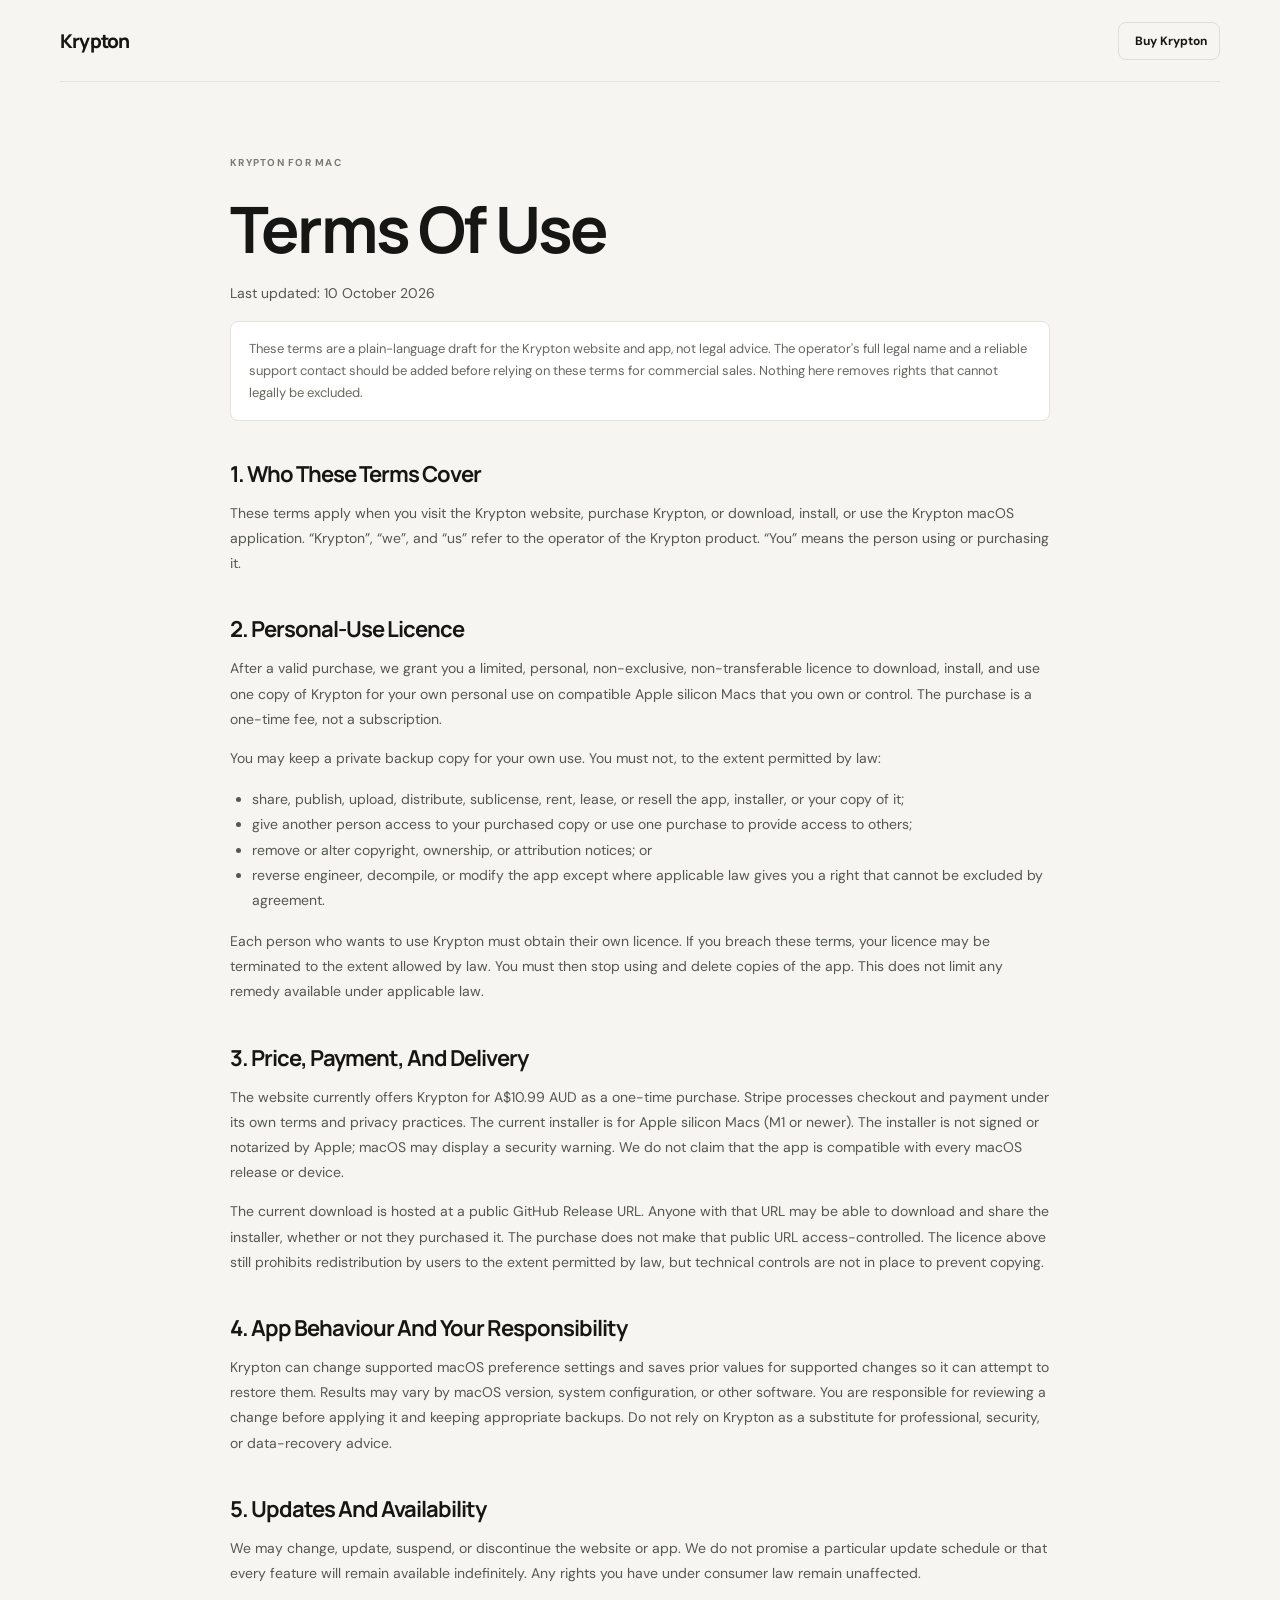
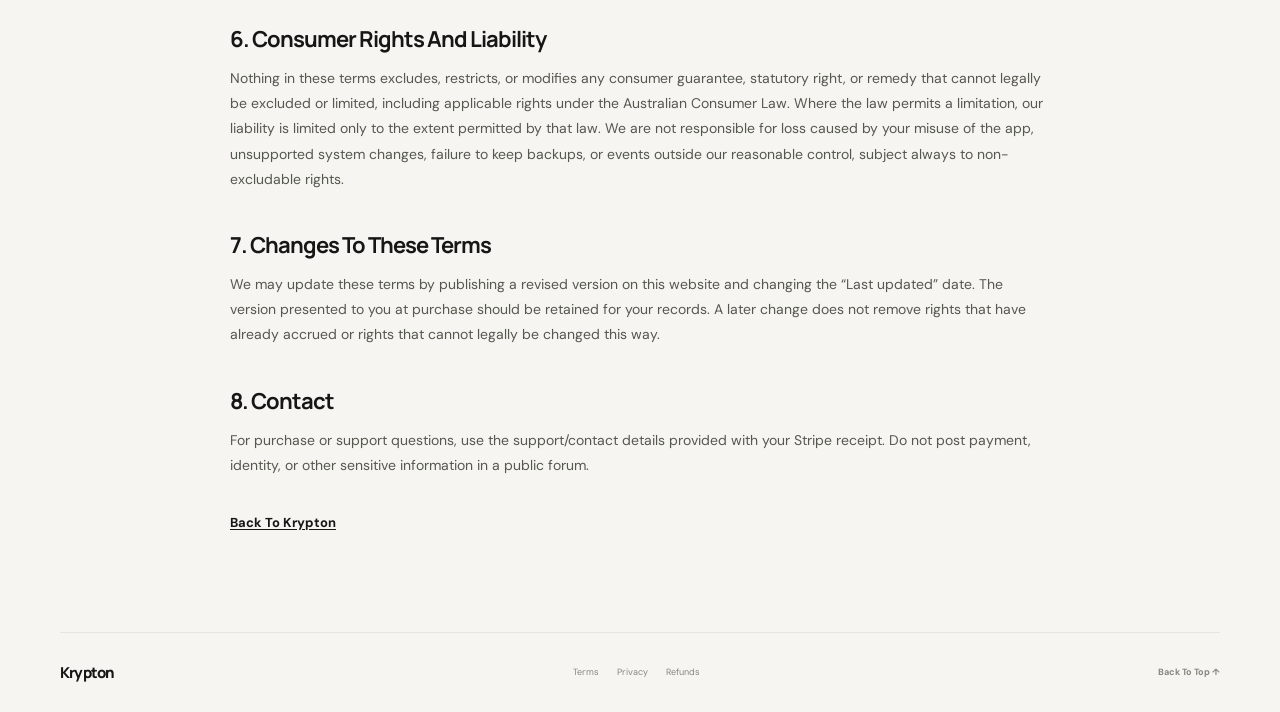
==== terms.html @ 45e2ea0d "Add website terms, privacy and refund policies Adds a personal-use licence and redistribution restri" ====
<!doctype html>
<html lang="en">
  <head>
    <meta charset="UTF-8" />
    <meta name="viewport" content="width=device-width, initial-scale=1.0" />
    <meta name="theme-color" content="#f6f5f1" />
    <meta name="description" content="Krypton software terms of use and personal-use licence." />
    <title>Terms Of Use · Krypton</title>
    <link rel="icon" type="image/png" href="logo.png" />
    <link rel="stylesheet" href="styles.css" />
  </head>
  <body>
    <header class="site-header">
      <a class="brand" href="index.html" aria-label="Krypton home"><span>Krypton</span></a>
      <a class="header-cta" href="index.html#buy">Buy Krypton</a>
    </header>
    <main class="legal-content page-shell">
      <span class="eyebrow">KRYPTON FOR MAC</span>
      <h1>Terms Of Use</h1>
      <p>Last updated: 10 October 2026</p>
      <div class="legal-notice">
        These terms are a plain-language draft for the Krypton website and app, not legal advice. The operator's full legal name and a reliable support contact should be added before relying on these terms for commercial sales. Nothing here removes rights that cannot legally be excluded.
      </div>

      <h2>1. Who These Terms Cover</h2>
      <p>These terms apply when you visit the Krypton website, purchase Krypton, or download, install, or use the Krypton macOS application. “Krypton”, “we”, and “us” refer to the operator of the Krypton product. “You” means the person using or purchasing it.</p>

      <h2>2. Personal-Use Licence</h2>
      <p>After a valid purchase, we grant you a limited, personal, non-exclusive, non-transferable licence to download, install, and use one copy of Krypton for your own personal use on compatible Apple silicon Macs that you own or control. The purchase is a one-time fee, not a subscription.</p>
      <p>You may keep a private backup copy for your own use. You must not, to the extent permitted by law:</p>
      <ul>
        <li>share, publish, upload, distribute, sublicense, rent, lease, or resell the app, installer, or your copy of it;</li>
        <li>give another person access to your purchased copy or use one purchase to provide access to others;</li>
        <li>remove or alter copyright, ownership, or attribution notices; or</li>
        <li>reverse engineer, decompile, or modify the app except where applicable law gives you a right that cannot be excluded by agreement.</li>
      </ul>
      <p>Each person who wants to use Krypton must obtain their own licence. If you breach these terms, your licence may be terminated to the extent allowed by law. You must then stop using and delete copies of the app. This does not limit any remedy available under applicable law.</p>

      <h2>3. Price, Payment, And Delivery</h2>
      <p>The website currently offers Krypton for A$10.99 AUD as a one-time purchase. Stripe processes checkout and payment under its own terms and privacy practices. The current installer is for Apple silicon Macs (M1 or newer). The installer is not signed or notarized by Apple; macOS may display a security warning. We do not claim that the app is compatible with every macOS release or device.</p>
      <p>The current download is hosted at a public GitHub Release URL. Anyone with that URL may be able to download and share the installer, whether or not they purchased it. The purchase does not make that public URL access-controlled. The licence above still prohibits redistribution by users to the extent permitted by law, but technical controls are not in place to prevent copying.</p>

      <h2>4. App Behaviour And Your Responsibility</h2>
      <p>Krypton can change supported macOS preference settings and saves prior values for supported changes so it can attempt to restore them. Results may vary by macOS version, system configuration, or other software. You are responsible for reviewing a change before applying it and keeping appropriate backups. Do not rely on Krypton as a substitute for professional, security, or data-recovery advice.</p>

      <h2>5. Updates And Availability</h2>
      <p>We may change, update, suspend, or discontinue the website or app. We do not promise a particular update schedule or that every feature will remain available indefinitely. Any rights you have under consumer law remain unaffected.</p>

      <h2>6. Consumer Rights And Liability</h2>
      <p>Nothing in these terms excludes, restricts, or modifies any consumer guarantee, statutory right, or remedy that cannot legally be excluded or limited, including applicable rights under the Australian Consumer Law. Where the law permits a limitation, our liability is limited only to the extent permitted by that law. We are not responsible for loss caused by your misuse of the app, unsupported system changes, failure to keep backups, or events outside our reasonable control, subject always to non-excludable rights.</p>

      <h2>7. Changes To These Terms</h2>
      <p>We may update these terms by publishing a revised version on this website and changing the “Last updated” date. The version presented to you at purchase should be retained for your records. A later change does not remove rights that have already accrued or rights that cannot legally be changed this way.</p>

      <h2>8. Contact</h2>
      <p>For purchase or support questions, use the support/contact details provided with your Stripe receipt. Do not post payment, identity, or other sensitive information in a public forum.</p>
      <a class="legal-back" href="index.html">Back To Krypton</a>
    </main>
    <footer class="site-footer">
      <a class="brand footer-brand" href="index.html"><span>Krypton</span></a>
      <nav class="legal-links" aria-label="Legal information">
        <a href="terms.html" aria-current="page">Terms</a>
        <a href="privacy.html">Privacy</a>
        <a href="refunds.html">Refunds</a>
      </nav>
      <a href="index.html#top" class="back-top">Back To Top ↑</a>
    </footer>
  </body>
</html>
---- styles.css ----
@import url("https://fonts.googleapis.com/css2?family=DM+Sans:wght@400;500;600;700&family=Manrope:wght@400;500;600;700;800&display=swap");

:root {
  color-scheme: light;
  --paper: #f6f5f1;
  --white: #fff;
  --ink: #161715;
  --muted: #777970;
  --line: #e8e7e1;
  --green: #c9f36b;
  --green-dark: #83a936;
  --display: "Manrope", "Avenir Next", sans-serif;
  --body: "DM Sans", "Avenir Next", sans-serif;
}

* { box-sizing: border-box; }
html { scroll-behavior: smooth; }
body { margin: 0; background: var(--paper); color: var(--ink); font-family: var(--body); -webkit-font-smoothing: antialiased; text-transform: capitalize; }
a { color: inherit; text-decoration: none; }
button { font: inherit; }
.page-shell, .section-pad, .site-header, .site-footer { width: min(1160px, calc(100% - 64px)); margin-inline: auto; }

.site-header { height: 82px; display: flex; align-items: center; justify-content: space-between; border-bottom: 1px solid rgba(22, 23, 21, .08); }
.brand { display: inline-flex; align-items: center; gap: 10px; font: 800 19px var(--display); letter-spacing: -.8px; }
.brand img { width: 31px; height: 31px; object-fit: contain; border-radius: 9px; }
.main-nav { display: flex; gap: 37px; margin-left: 80px; color: #686a64; font-size: 13px; font-weight: 600; }
.main-nav a, .text-link, .back-top { transition: color .2s ease; }
.main-nav a:hover, .text-link:hover, .back-top:hover { color: var(--green-dark); }
.header-cta { display: inline-flex; align-items: center; gap: 12px; padding: 10px 12px 10px 16px; border: 1px solid #dedfd7; border-radius: 8px; font-size: 12px; font-weight: 700; transition: background .2s, border-color .2s; }
.header-cta span { padding: 5px 8px; border-radius: 5px; background: var(--green); font-size: 11px; }
.header-cta:hover { background: white; border-color: #c9cac2; }
.menu-toggle { display: none; }

.hero { min-height: 600px; display: grid; grid-template-columns: 1fr; align-items: center; padding-block: 74px 80px; }
.hero-copy { max-width: 700px; padding-bottom: 11px; }
.eyebrow { display: inline-flex; align-items: center; gap: 9px; color: #797b72; font-size: 10px; font-weight: 700; letter-spacing: 1.25px; }
.status-dot { width: 7px; height: 7px; display: inline-block; border-radius: 50%; background: #9fcb42; box-shadow: 0 0 0 4px rgba(159, 203, 66, .14); }
h1, h2, h3, p { margin-top: 0; }
h1, h2 { font-family: var(--display); letter-spacing: -3.8px; }
h1 { margin: 26px 0 21px; font-size: clamp(56px, 6vw, 79px); line-height: .99; font-weight: 700; }
h1 span, h2 span { color: #989b8c; }
.hero-description { max-width: 560px; margin-bottom: 27px; color: #696b64; font-size: 15px; line-height: 1.8; }
.hero-actions { display: flex; align-items: center; gap: 26px; }
.button { min-height: 48px; display: inline-flex; align-items: center; justify-content: center; gap: 27px; padding: 0 18px; border: 0; border-radius: 7px; font-size: 12px; font-weight: 700; cursor: pointer; }
.button-dark { background: var(--ink); color: white; transition: background .2s ease, transform .2s ease; }
.button-dark:hover:not(:disabled) { background: #33362f; transform: translateY(-1px); }
.button-dark span { font-size: 16px; font-weight: 400; }
.text-link { color: #585a53; font-size: 12px; font-weight: 700; }
.text-link span { margin-left: 7px; color: #9da08f; }
.hero-footnote { display: flex; align-items: center; gap: 9px; margin-top: 29px; color: #86887f; font-size: 10px; }
.hero-footnote b { padding-inline: 3px; color: #b0b1a9; }
.check-mark { width: 16px; height: 16px; display: grid; place-items: center; border-radius: 50%; background: #e5edda; color: #688b2b; font-size: 9px; }

.hero-visual { min-width: 0; position: relative; padding: 36px 0 25px 10px; }
.visual-glow { position: absolute; inset: 11% -4% 3% 9%; border-radius: 40%; background: radial-gradient(ellipse at center, rgba(208, 228, 174, .68), rgba(220, 229, 206, .13) 59%, transparent 73%); filter: blur(18px); }
.app-window { position: relative; z-index: 1; overflow: hidden; border: 1px solid #dcded5; border-radius: 11px; background: #fbfbf9; box-shadow: 0 24px 70px rgba(39, 43, 32, .14), 0 2px 7px rgba(39, 43, 32, .06); transform: perspective(1200px) rotateY(-3deg) rotateX(1deg); }
.window-topbar { height: 37px; display: flex; align-items: center; justify-content: space-between; padding: 0 13px; border-bottom: 1px solid #efefe9; background: #f8f8f5; }
.traffic-lights { display: flex; gap: 5px; }
.traffic-lights i { width: 7px; height: 7px; border-radius: 50%; background: #e3e3dc; }
.traffic-lights i:first-child { background: #f0b0a7; }
.traffic-lights i:nth-child(2) { background: #f2d181; }
.traffic-lights i:nth-child(3) { background: #a9d291; }
.window-title { color: #666960; font-size: 9px; font-weight: 700; }
.window-topbar-spacer { width: 35px; }
.window-body { min-height: 322px; display: grid; grid-template-columns: 135px 1fr; }
.preview-sidebar { padding: 24px 10px; border-right: 1px solid #eeeee8; background: #f9f9f6; }
.preview-nav { height: 29px; display: flex; align-items: center; gap: 9px; padding: 0 8px; border-radius: 5px; color: #85877d; font-size: 8px; }
.preview-nav.active { background: #ebeddf; color: #34362e; font-weight: 700; }
.nav-icon { width: 12px; text-align: center; color: #777d64; font-size: 12px; }
.preview-content { padding: 21px 22px 16px; }
.preview-heading { display: flex; align-items: center; justify-content: space-between; margin-bottom: 15px; }
.preview-kicker { color: #55584d; font: 800 9px var(--display); letter-spacing: .5px; }
.preview-pill { display: flex; align-items: center; gap: 4px; padding: 5px 7px; border: 1px solid #ecece5; border-radius: 20px; color: #7a7c71; font-size: 7px; }
.preview-pill i, .window-bottom i { width: 5px; height: 5px; display: inline-block; border-radius: 50%; background: #96c340; }
.preview-card { min-height: 57px; display: flex; align-items: center; gap: 9px; margin-bottom: 8px; padding: 9px 10px; border: 1px solid #e9eae3; border-radius: 7px; background: white; }
.preview-symbol { width: 23px; height: 23px; display: grid; flex: 0 0 23px; place-items: center; border-radius: 6px; background: #f2f3ed; color: #6d7954; font-size: 12px; }
.preview-card-copy { min-width: 0; display: grid; gap: 4px; flex: 1; }
.preview-card-copy b { overflow: hidden; color: #383a34; font-size: 8px; text-overflow: ellipsis; white-space: nowrap; }
.preview-card-copy small { overflow: hidden; color: #989a92; font-size: 6.7px; text-overflow: ellipsis; white-space: nowrap; }
.toggle { width: 25px; height: 14px; display: flex; align-items: center; padding: 2px; border-radius: 20px; background: #e5e6e0; }
.toggle i { width: 10px; height: 10px; border-radius: 50%; background: white; box-shadow: 0 1px 3px #0002; }
.toggle.on { justify-content: flex-end; background: #b1d86d; }
.preview-note { display: flex; align-items: center; gap: 6px; margin-top: 13px; color: #898b82; font-size: 7px; }
.preview-note span { color: #79993e; font-size: 12px; }
.window-bottom { height: 26px; display: flex; align-items: center; justify-content: space-between; padding: 0 13px; border-top: 1px solid #efefe9; color: #97998f; font-size: 7px; }
.window-bottom span:first-child { display: flex; align-items: center; gap: 5px; }
.floating-badge { position: absolute; right: -16px; bottom: 0; z-index: 2; display: flex; align-items: center; gap: 9px; padding: 10px 12px; border: 1px solid #e9eae4; border-radius: 8px; background: white; box-shadow: 0 8px 22px #3332; }
.floating-badge img { width: 28px; height: 28px; border-radius: 7px; }
.floating-badge > span:nth-child(2) { display: grid; gap: 3px; }
.floating-badge b { font-size: 9px; }
.floating-badge small { color: #898b83; font-size: 8px; }
.badge-check { width: 16px; height: 16px; display: grid; place-items: center; margin-left: 6px; border-radius: 50%; background: #eaf1df; color: #6a9230; font-size: 9px; }

.trust-strip { border-block: 1px solid #e7e6df; background: rgba(255, 255, 255, .36); }
.trust-inner { width: min(880px, calc(100% - 48px)); min-height: 78px; display: flex; align-items: center; justify-content: space-between; gap: 20px; margin-inline: auto; color: #777970; font-size: 11px; }
.trust-inner b { margin-right: 4px; color: var(--ink); font: 800 13px var(--display); }
.trust-divider { width: 1px; height: 23px; background: #e1e1d9; }
.section-pad { padding-block: 105px; }
.section-intro { max-width: 490px; }
.section-intro h2, .how-heading h2, .faq-heading h2 { margin: 17px 0 14px; font-size: 46px; line-height: 1.08; letter-spacing: -2.6px; }
.section-intro > p { max-width: 430px; margin: 0; color: #73756d; font-size: 13px; line-height: 1.8; }
.feature-grid { display: grid; grid-template-columns: 1.15fr .85fr; gap: 14px; margin-top: 39px; }
.feature-card { min-height: 270px; display: flex; flex-direction: column; justify-content: space-between; padding: 25px 26px; border: 1px solid #e5e5de; border-radius: 10px; background: rgba(255,255,255,.57); }
.feature-card-large { grid-row: span 2; min-height: 420px; }
.feature-top { display: flex; align-items: center; justify-content: space-between; }
.feature-icon { width: 34px; height: 34px; display: grid; place-items: center; border-radius: 9px; background: #edf2e4; color: #52643a; font-size: 17px; }
.icon-arrows { font-size: 18px; }
.icon-check { font-size: 15px; }
.icon-undo { font-size: 20px; }
.feature-index { color: #a1a297; font-size: 8px; font-weight: 700; letter-spacing: 1px; }
.feature-card h3 { margin: 0 0 9px; font: 700 20px var(--display); letter-spacing: -.7px; }
.feature-card p { max-width: 420px; margin: 0; color: #777970; font-size: 11px; line-height: 1.75; }
.mini-preferences { display: grid; gap: 8px; margin-top: 21px; padding: 13px; border: 1px solid #ecece6; border-radius: 7px; background: #fbfbf8; }
.mini-preferences > span { display: flex; align-items: center; justify-content: space-between; color: #71736b; font-size: 9px; }
.mini-switch { width: 21px; height: 12px; position: relative; border-radius: 12px; background: #e1e2db; }
.mini-switch::after { width: 8px; height: 8px; position: absolute; top: 2px; left: 2px; border-radius: 50%; background: white; content: ""; }
.mini-switch.active { background: #aed66b; }
.mini-switch.active::after { left: 11px; }
.feature-tags { display: flex; flex-wrap: wrap; gap: 6px; margin-top: 19px; }
.feature-tags span { padding: 6px 8px; border: 1px solid #e9eae3; border-radius: 5px; color: #777970; font-size: 8px; }
.restore-preview { display: flex; align-items: center; gap: 9px; margin-top: 18px; padding: 10px; border: 1px solid #e9eae3; border-radius: 7px; background: #fbfbf8; }
.restore-arrow { width: 22px; height: 22px; display: grid; place-items: center; border-radius: 50%; background: #edf2e4; color: #728848; font-size: 14px; }
.restore-preview > span:last-child { display: grid; gap: 3px; }
.restore-preview b { color: #64665e; font-size: 8px; }
.restore-preview small { color: #999b93; font-size: 7px; }

.how-section { width: 100%; display: grid; grid-template-columns: .8fr 1.2fr; gap: 90px; padding-inline: max(32px, calc((100% - 1160px) / 2)); background: #eeeee8; }
.how-heading h2 { margin-bottom: 0; }
.steps { display: grid; }
.step { display: flex; gap: 21px; padding: 21px 0; border-bottom: 1px solid #dedfd7; }
.step:first-child { padding-top: 5px; }
.step:last-child { border: 0; padding-bottom: 0; }
.step-number { padding-top: 2px; color: #9a9d8d; font: 700 10px var(--display); }
.step h3 { margin: 0 0 6px; font: 700 13px var(--display); }
.step p { max-width: 380px; margin: 0; color: #797b72; font-size: 10px; line-height: 1.7; }

.value-section { display: grid; grid-template-columns: .8fr 1.2fr; gap: 56px; align-items: start; }
.value-heading { position: sticky; top: 32px; }
.value-heading h2 { margin: 17px 0 14px; font-size: 42px; line-height: 1.08; letter-spacing: -2.6px; }
.value-heading > p { max-width: 360px; margin: 0; color: #73756d; font-size: 13px; line-height: 1.8; }
.value-grid { display: grid; grid-template-columns: repeat(2, minmax(0, 1fr)); gap: 12px; }
.value-card { min-height: 190px; padding: 21px; border: 1px solid #e5e5de; border-radius: 10px; background: rgba(255,255,255,.57); }
.value-number { display: block; margin-bottom: 26px; color: #929586; font: 700 9px var(--display); letter-spacing: 1px; }
.value-card h3 { margin: 0 0 9px; font: 700 16px var(--display); letter-spacing: -.4px; }
.value-card p { margin: 0; color: #777970; font-size: 11px; line-height: 1.75; }
.value-card-highlight { background: #e9ebdf; }

.price-section { padding-block: 98px; }
.price-card { display: grid; grid-template-columns: 1fr 300px; gap: 65px; align-items: center; padding: 54px 58px; border-radius: 12px; background: #e9ebdf; }
.price-copy h2 { margin: 18px 0 13px; font-size: 42px; line-height: 1.1; letter-spacing: -2.4px; }
.price-copy > p { max-width: 425px; margin: 0; color: #73756c; font-size: 11px; line-height: 1.8; }
.price-includes { display: grid; grid-template-columns: 14px 1fr; gap: 12px 7px; align-items: center; margin-top: 24px; color: #66695e; font-size: 9px; }
.price-includes span { color: #718e3e; font-weight: 700; }
.checkout-card { padding: 22px; border: 1px solid #e9eae4; border-radius: 9px; background: white; box-shadow: 0 9px 24px #2c34201a; text-align: center; }
.checkout-brand { display: flex; align-items: center; justify-content: center; gap: 8px; color: #64665e; font-size: 10px; font-weight: 700; }
.checkout-brand img { width: 24px; height: 24px; border-radius: 6px; }
.price { margin-top: 20px; font: 800 57px/.95 var(--display); letter-spacing: -3px; }
.currency { vertical-align: top; font-size: 18px; letter-spacing: -1px; }
.cents { font-size: 26px; letter-spacing: -1px; }
.price-caption { margin: 7px 0 17px; color: #8a8c83; font-size: 9px; }
.checkout-button { width: 100%; min-height: 43px; justify-content: center; padding-inline: 14px; }
.checkout-button:disabled { opacity: .82; cursor: not-allowed; }
.purchase-form { margin-top: 18px; }
.terms-acceptance { display: grid; grid-template-columns: 16px 1fr; gap: 9px; align-items: start; margin-bottom: 13px; color: #66695e; font-size: 9px; line-height: 1.6; text-align: left; text-transform: none; }
.terms-acceptance input { width: 15px; height: 15px; margin: 1px 0 0; accent-color: var(--ink); }
.terms-acceptance a, .legal-content a { text-decoration: underline; text-underline-offset: 2px; }
.terms-acceptance a { font-weight: 700; }
.checkout-status { margin: 11px 0 0; color: #76786f; font-size: 9px; }
.secure-note { display: flex; align-items: center; justify-content: center; gap: 5px; margin-top: 17px; padding-top: 14px; border-top: 1px solid #efefe9; color: #9a9c94; font-size: 7px; }
.secure-note span { color: #818d6a; font-size: 12px; }
.checkout-result { min-height: calc(100vh - 164px); display: flex; flex-direction: column; align-items: flex-start; justify-content: center; padding-block: 70px; }
.checkout-result h1 { margin-block: 24px 18px; }
.checkout-result-status { max-width: 480px; margin-bottom: 22px; color: #696b64; font-size: 14px; line-height: 1.7; }
.download-button { text-transform: none; }
.download-button[hidden] { display: none; }
.checkout-result > .text-link { margin-top: 19px; }

.faq-section { display: grid; grid-template-columns: .7fr 1.3fr; gap: 80px; padding-top: 10px; padding-bottom: 110px; }
.faq-heading h2 { margin-top: 17px; }
.faq-list details { border-bottom: 1px solid #e0e0d9; }
.faq-list details:first-child { border-top: 1px solid #e0e0d9; }
.faq-list summary { min-height: 58px; display: flex; align-items: center; justify-content: space-between; gap: 20px; cursor: pointer; list-style: none; color: #41433d; font-size: 11px; font-weight: 700; }
.faq-list summary::-webkit-details-marker { display: none; }
.faq-list summary span { color: #8f967d; font-size: 19px; font-weight: 400; transition: transform .2s; }
.faq-list details[open] summary span { transform: rotate(45deg); }
.faq-list details p { max-width: 510px; margin: -2px 0 17px; color: #777970; font-size: 10px; line-height: 1.8; }

.site-footer { min-height: 80px; display: flex; align-items: center; justify-content: space-between; border-top: 1px solid #e5e5de; color: #85877e; font-size: 9px; }
.footer-brand { color: var(--ink); font-size: 15px; }
.footer-brand img { width: 25px; height: 25px; border-radius: 7px; }
.back-top { font-size: 9px; font-weight: 700; }
.legal-links { display: flex; flex-wrap: wrap; gap: 18px; }
.legal-links a:hover { color: var(--green-dark); }
.legal-content { max-width: 820px; padding-block: 68px 100px; text-transform: none; }
.legal-content h1 { font-size: clamp(42px, 6vw, 64px); letter-spacing: -2.8px; }
.legal-content h2 { margin: 38px 0 12px; font-size: 22px; letter-spacing: -1px; }
.legal-content p, .legal-content li { color: #55584f; font-size: 14px; line-height: 1.8; }
.legal-content ul { padding-left: 22px; }
.legal-notice { padding: 16px 18px; border: 1px solid #e2e3d9; border-radius: 8px; background: #fff; color: #66695e; font-size: 13px; line-height: 1.7; }
.legal-back { display: inline-flex; margin-top: 22px; font-size: 13px; font-weight: 700; text-decoration: underline; text-underline-offset: 3px; }

@media (max-width: 850px) {
  .page-shell, .section-pad, .site-header, .site-footer { width: min(100% - 42px, 680px); }
  .main-nav { margin-left: 0; gap: 20px; }
  .hero { min-height: auto; grid-template-columns: 1fr; gap: 25px; padding-block: 70px 75px; }
  .hero-copy { max-width: 550px; }
  .hero-visual { width: min(100%, 600px); justify-self: center; padding-inline: 10px; }
  .floating-badge { right: 0; }
  .value-section { grid-template-columns: 1fr; gap: 30px; }
  .value-heading { position: static; }
  .feature-grid { grid-template-columns: 1fr 1fr; }
  .feature-card-large { grid-column: span 2; grid-row: auto; min-height: 350px; }
  .how-section { grid-template-columns: 1fr 1.2fr; gap: 36px; padding-inline: 32px; }
  .price-card { grid-template-columns: 1fr 270px; gap: 30px; padding: 38px 30px; }
  .faq-section { grid-template-columns: 1fr 1.5fr; gap: 35px; }
}

@media (max-width: 600px) {
  .page-shell, .section-pad, .site-header, .site-footer { width: calc(100% - 38px); }
  .site-header { height: 68px; }
  .brand { font-size: 17px; }
  .brand img { width: 28px; height: 28px; }
  .main-nav { position: absolute; top: 61px; right: 19px; left: 19px; z-index: 5; display: none; flex-direction: column; gap: 0; padding: 8px 14px; border: 1px solid var(--line); border-radius: 9px; background: white; box-shadow: 0 12px 30px #00000012; }
  .main-nav.open { display: flex; }
  .main-nav a { padding: 12px 4px; }
  .header-cta { margin-left: auto; margin-right: 11px; padding: 8px 9px 8px 11px; font-size: 10px; }
  .header-cta span { padding: 4px 6px; font-size: 9px; }
  .menu-toggle { width: 32px; height: 32px; display: flex; flex-direction: column; justify-content: center; gap: 5px; padding: 7px; border: 1px solid #dedfd7; border-radius: 7px; background: transparent; }
  .menu-toggle span { width: 100%; height: 1px; background: var(--ink); }
  .hero { gap: 15px; padding-block: 57px 58px; }
  h1 { margin-top: 22px; font-size: clamp(56px, 15vw, 72px); letter-spacing: -3.5px; }
  .hero-description { max-width: 380px; font-size: 13px; }
  .hero-visual { padding: 15px 1px 24px; }
  .value-grid { grid-template-columns: 1fr; }
  .value-card { min-height: 0; }
  .value-number { margin-bottom: 18px; }
  .app-window { transform: none; }
  .window-body { min-height: 285px; grid-template-columns: 96px 1fr; }
  .preview-sidebar { padding: 20px 6px; }
  .preview-nav { gap: 5px; padding-inline: 5px; font-size: 7px; }
  .nav-icon { width: 10px; }
  .preview-content { padding: 17px 10px 12px; }
  .preview-card { gap: 6px; padding-inline: 7px; }
  .preview-symbol { width: 19px; height: 19px; flex-basis: 19px; font-size: 10px; }
  .preview-card-copy b { font-size: 7px; }
  .preview-card-copy small { font-size: 6px; }
  .preview-heading { gap: 5px; }
  .preview-kicker { font-size: 8px; }
  .preview-pill { font-size: 6px; }
  .floating-badge { right: 0; bottom: 0; }
  .trust-inner { width: calc(100% - 30px); min-height: 70px; gap: 10px; }
  .trust-inner > span:not(.trust-divider) { max-width: 105px; font-size: 8px; line-height: 1.5; }
  .trust-inner b { display: block; font-size: 11px; }
  .trust-divider { height: 27px; }
  .section-pad { padding-block: 74px; }
  .section-intro h2, .how-heading h2, .faq-heading h2 { font-size: 39px; letter-spacing: -2.2px; }
  .feature-grid { grid-template-columns: 1fr; gap: 10px; margin-top: 27px; }
  .feature-card, .feature-card-large { min-height: 245px; grid-column: auto; padding: 21px; }
  .feature-card-large { min-height: 340px; }
  .how-section { width: 100%; grid-template-columns: 1fr; gap: 31px; padding-inline: 19px; }
  .steps { padding-top: 4px; }
  .step { gap: 16px; padding-block: 18px; }
  .price-section { padding-block: 65px; }
  .price-card { grid-template-columns: 1fr; gap: 28px; padding: 30px 22px; }
  .price-copy h2 { font-size: 37px; }
  .checkout-card { width: min(100%, 340px); justify-self: center; }
  .faq-section { grid-template-columns: 1fr; gap: 14px; padding-top: 0; padding-bottom: 72px; }
  .faq-heading h2 br { display: none; }
  .site-footer { min-height: 72px; gap: 10px; }
  .legal-links { justify-content: center; gap: 10px; }
  .site-footer > span { max-width: 120px; text-align: center; line-height: 1.5; }
}

@media (prefers-reduced-motion: reduce) {
  *, *::before, *::after { scroll-behavior: auto !important; transition-duration: .01ms !important; }
}
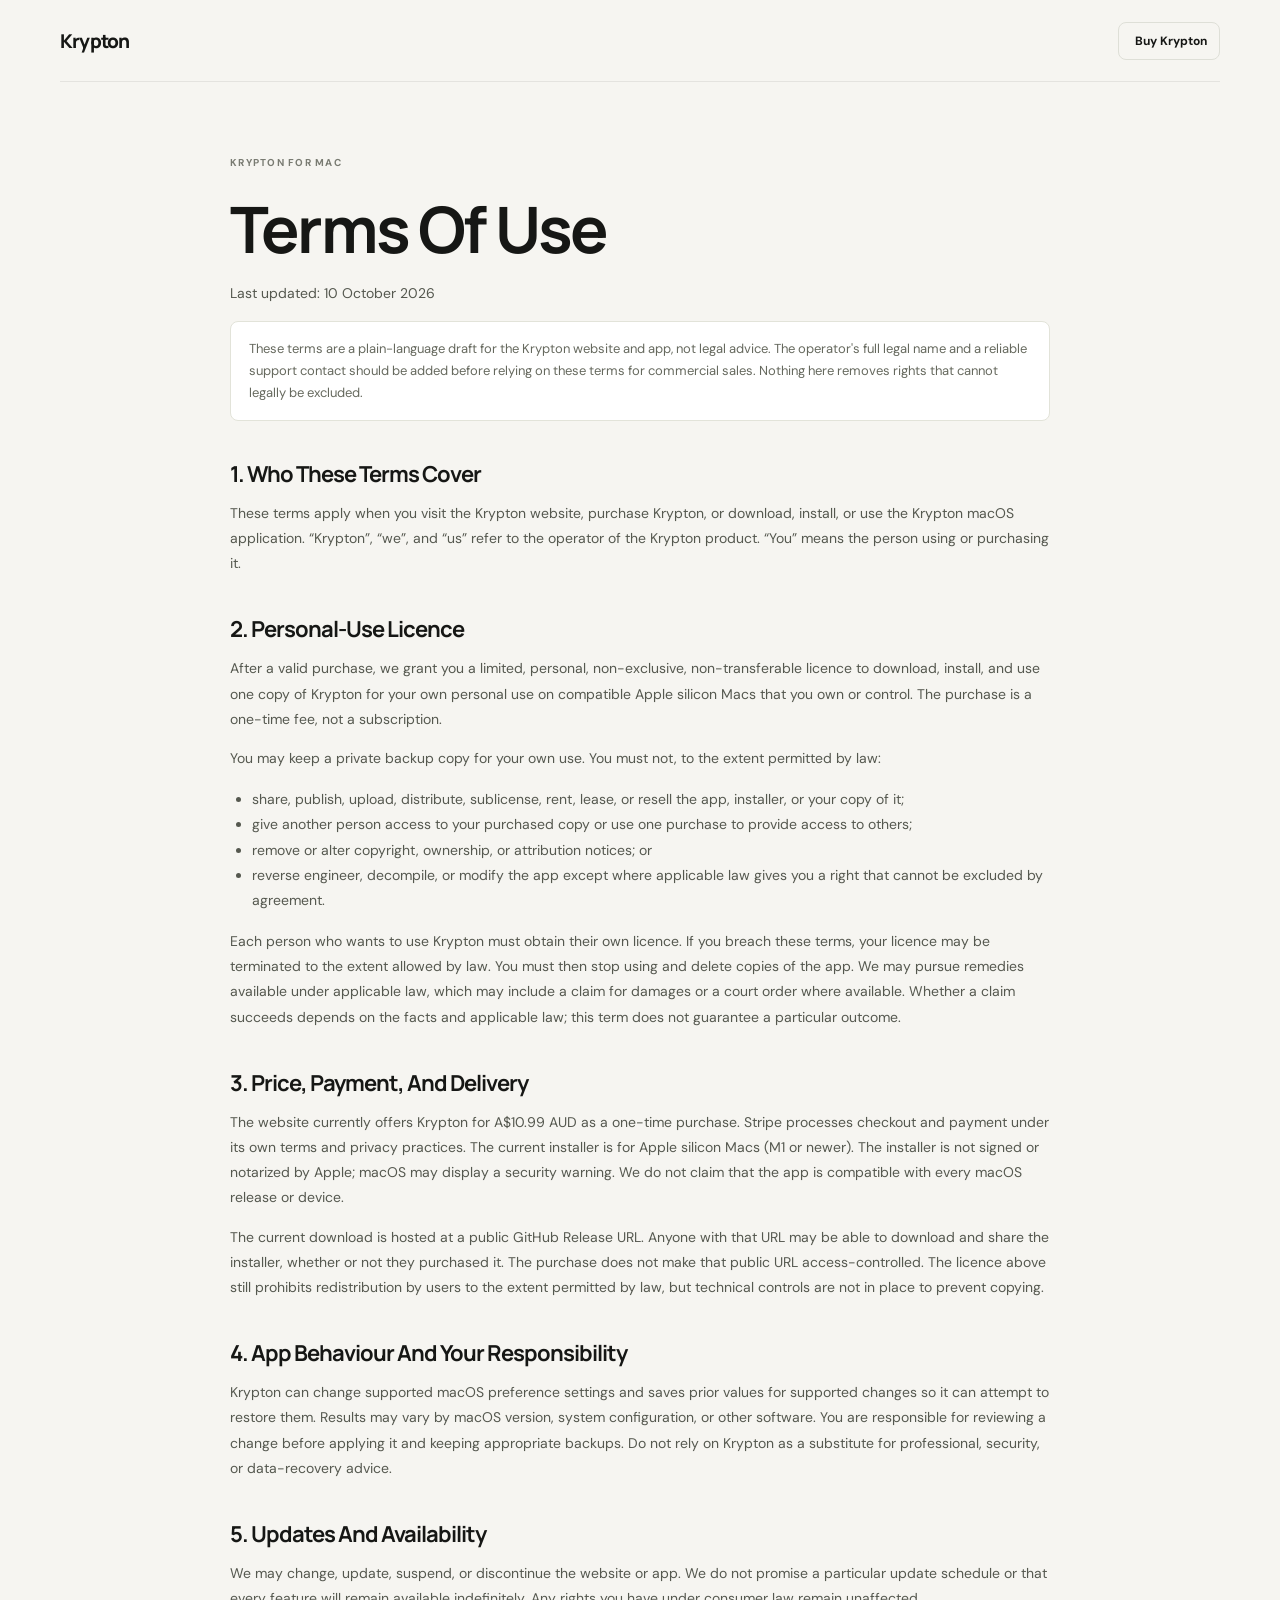
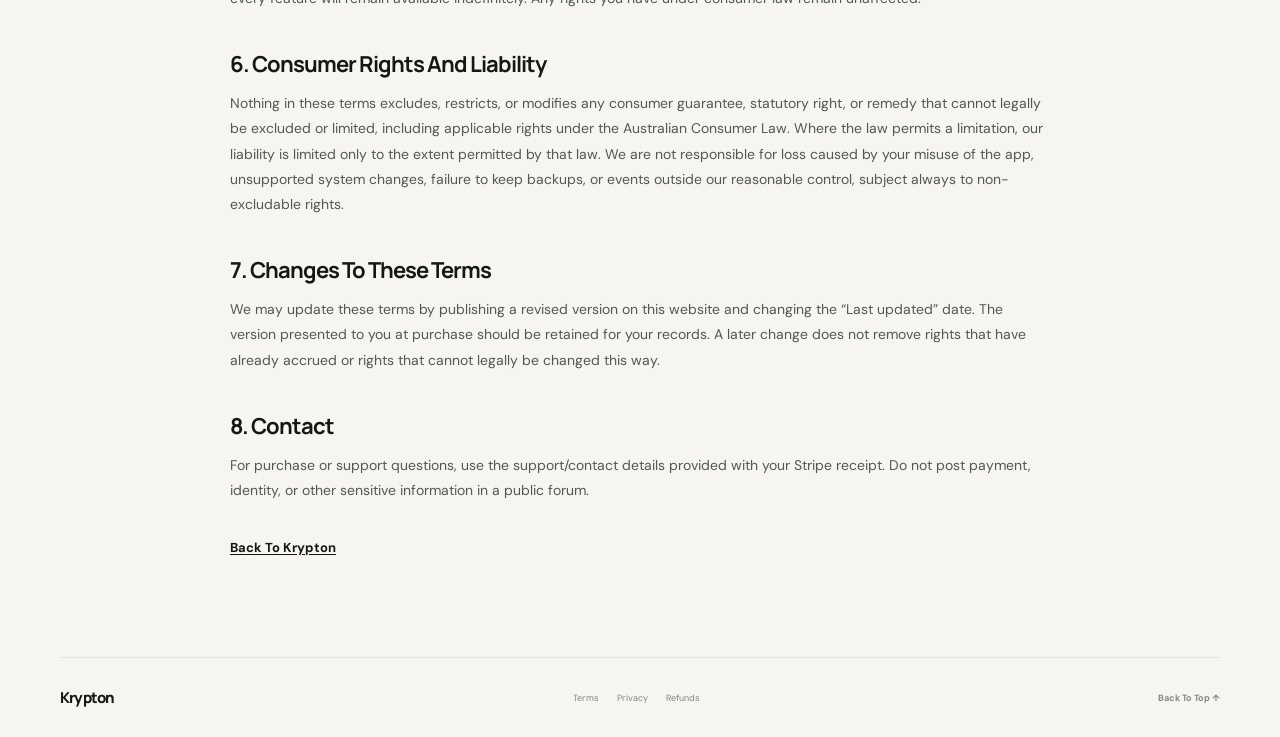
==== commit 3e3ac683: "Clarify remedies for licence breaches Clarify that legally available damages or court orders may be " ====
--- a/terms.html
+++ b/terms.html
@@ -34,7 +34,7 @@
         <li>remove or alter copyright, ownership, or attribution notices; or</li>
         <li>reverse engineer, decompile, or modify the app except where applicable law gives you a right that cannot be excluded by agreement.</li>
       </ul>
-      <p>Each person who wants to use Krypton must obtain their own licence. If you breach these terms, your licence may be terminated to the extent allowed by law. You must then stop using and delete copies of the app. This does not limit any remedy available under applicable law.</p>
+      <p>Each person who wants to use Krypton must obtain their own licence. If you breach these terms, your licence may be terminated to the extent allowed by law. You must then stop using and delete copies of the app. We may pursue remedies available under applicable law, which may include a claim for damages or a court order where available. Whether a claim succeeds depends on the facts and applicable law; this term does not guarantee a particular outcome.</p>
 
       <h2>3. Price, Payment, And Delivery</h2>
       <p>The website currently offers Krypton for A$10.99 AUD as a one-time purchase. Stripe processes checkout and payment under its own terms and privacy practices. The current installer is for Apple silicon Macs (M1 or newer). The installer is not signed or notarized by Apple; macOS may display a security warning. We do not claim that the app is compatible with every macOS release or device.</p>
